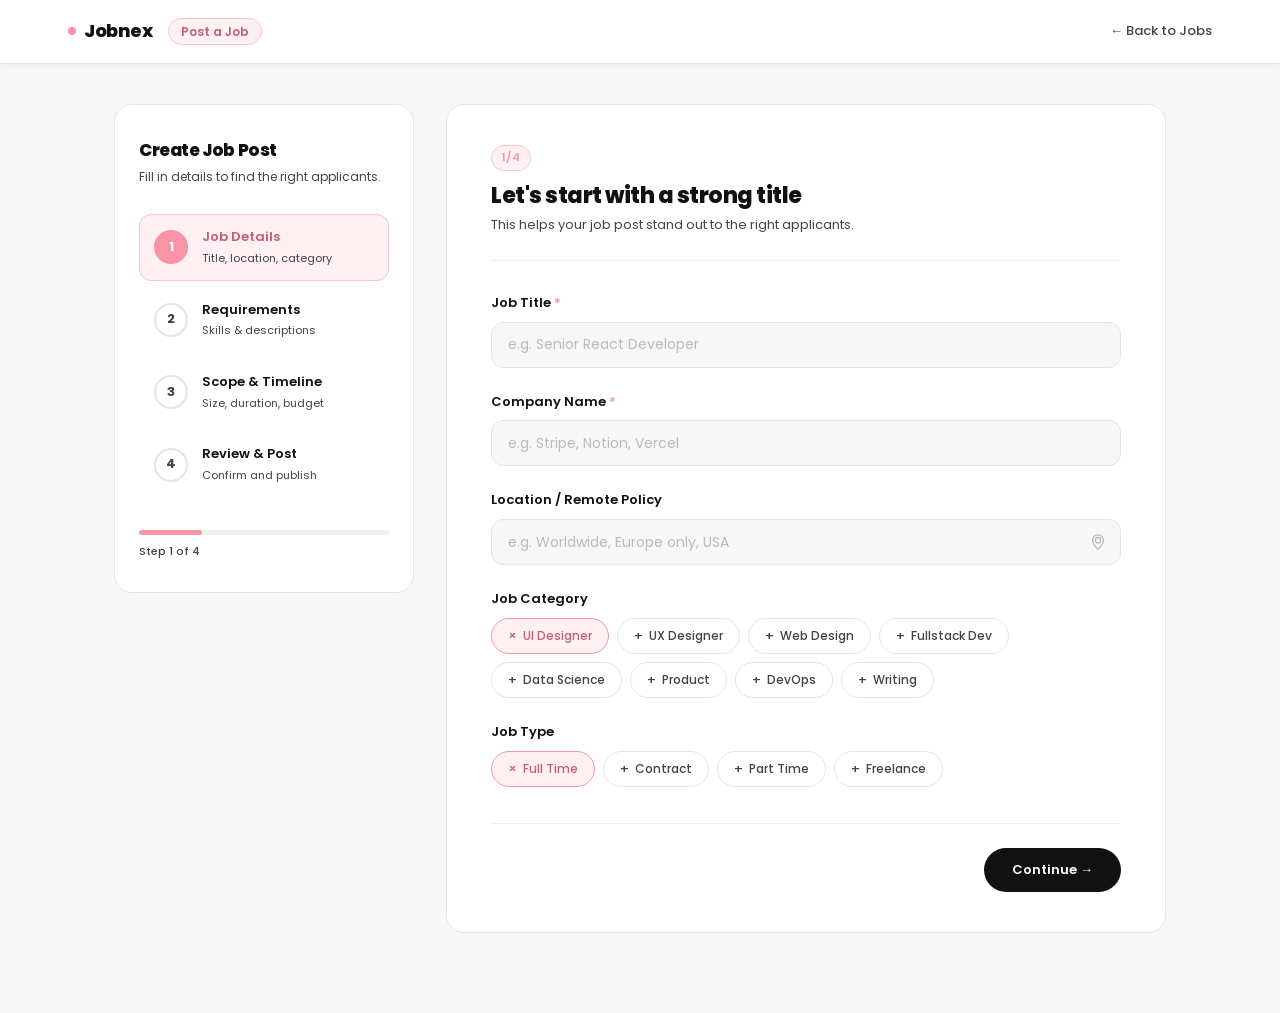
==== post-job.html @ be43a18d "Milestone 2 complete - API integration and UI" ====
<!DOCTYPE html>
<html lang="en">
<head>
  <meta charset="UTF-8"/>
  <meta name="viewport" content="width=device-width, initial-scale=1.0"/>
  <title>Post a Job — Jobnex</title>
  <link rel="stylesheet" href="css/post-job.css"/>
  <link href="https://fonts.googleapis.com/css2?family=Poppins:wght@300;400;500;600;700;800&display=swap" rel="stylesheet"/>
</head>
<body>
 
  <nav class="navbar">
    <div class="nav-inner">
      <a class="nav-logo" href="index.html">
        <span class="logo-dot"></span>
        Jobnex
      </a>
      <span class="nav-tag">Post a Job</span>
      <a href="index.html" class="nav-back">← Back to Jobs</a>
    </div>
  </nav>
 
  <div class="page-wrap">

    <aside class="sidebar">
      <h2 class="sidebar-title">Create Job Post</h2>
      <p class="sidebar-sub">Fill in details to find the right applicants.</p>
 
      <ul class="steps-list">
        <li class="step active" data-step="1">
          <div class="step-circle">1</div>
          <div class="step-info">
            <span class="step-label">Job Details</span>
            <span class="step-desc">Title, location, category</span>
          </div>
        </li>
        <li class="step" data-step="2">
          <div class="step-circle">2</div>
          <div class="step-info">
            <span class="step-label">Requirements</span>
            <span class="step-desc">Skills & descriptions</span>
          </div>
        </li>
        <li class="step" data-step="3">
          <div class="step-circle">3</div>
          <div class="step-info">
            <span class="step-label">Scope & Timeline</span>
            <span class="step-desc">Size, duration, budget</span>
          </div>
        </li>
        <li class="step" data-step="4">
          <div class="step-circle">4</div>
          <div class="step-info">
            <span class="step-label">Review & Post</span>
            <span class="step-desc">Confirm and publish</span>
          </div>
        </li>
      </ul>
 
      <div class="progress-wrap">
        <div class="progress-bar">
          <div class="progress-fill" id="progressFill"></div>
        </div>
        <span class="progress-label" id="progressLabel">Step 1 of 4</span>
      </div>
    </aside>
 
    <main class="form-area">
 
      <section class="form-step active" id="step1">
        <div class="step-header">
          <span class="step-counter">1/4</span>
          <h1 class="step-title">Let's start with a strong title</h1>
          <p class="step-hint">This helps your job post stand out to the right applicants.</p>
        </div>
 
        <div class="form-group">
          <label class="form-label">Job Title <span class="req">*</span></label>
          <input type="text" class="form-input" id="jobTitle" placeholder="e.g. Senior React Developer"/>
        </div>
 
        <div class="form-group">
          <label class="form-label">Company Name <span class="req">*</span></label>
          <input type="text" class="form-input" id="companyName" placeholder="e.g. Stripe, Notion, Vercel"/>
        </div>
 
        <div class="form-group">
          <label class="form-label">Location / Remote Policy</label>
          <div class="input-icon-wrap">
            <input type="text" class="form-input" id="jobLocation" placeholder="e.g. Worldwide, Europe only, USA"/>
            <svg class="input-icon" viewBox="0 0 20 20" fill="none">
              <circle cx="10" cy="8" r="3" stroke="currentColor" stroke-width="1.5"/>
              <path d="M10 2C6.686 2 4 4.686 4 8c0 4.5 6 10 6 10s6-5.5 6-10c0-3.314-2.686-6-6-6z" stroke="currentColor" stroke-width="1.5"/>
            </svg>
          </div>
        </div>
 
        <div class="form-group">
          <label class="form-label">Job Category</label>
          <div class="pills-wrap" id="categoryPills">
            <button class="pill active" data-val="software-dev">UI Designer</button>
            <button class="pill" data-val="design">UX Designer</button>
            <button class="pill" data-val="marketing">Web Design</button>
            <button class="pill" data-val="software-dev">Fullstack Dev</button>
            <button class="pill" data-val="data">Data Science</button>
            <button class="pill" data-val="product">Product</button>
            <button class="pill" data-val="devops">DevOps</button>
            <button class="pill" data-val="writing">Writing</button>
          </div>
        </div>
 
        <div class="form-group">
          <label class="form-label">Job Type</label>
          <div class="pills-wrap">
            <button class="pill active" data-val="full_time">Full Time</button>
            <button class="pill" data-val="contract">Contract</button>
            <button class="pill" data-val="part_time">Part Time</button>
            <button class="pill" data-val="freelance">Freelance</button>
          </div>
        </div>
 
        <div class="form-nav">
          <span></span>
          <button class="btn-next" onclick="goToStep(2)">Continue →</button>
        </div>
      </section>
 
      <section class="form-step" id="step2">
        <div class="step-header">
          <span class="step-counter">2/4</span>
          <h1 class="step-title">What are the main requirements?</h1>
          <p class="step-hint">This helps your job post stand out to the right applicants.</p>
        </div>
 
        <div class="form-group">
          <label class="form-label">Job Description <span class="req">*</span></label>
          <textarea class="form-textarea" id="jobDesc" placeholder="Describe the role, responsibilities, and what makes it exciting…" rows="5"></textarea>
        </div>
 
        <div class="form-group">
          <label class="form-label">Required Skills</label>
          <div class="tag-input-wrap">
            <input type="text" class="form-input" id="skillInput" placeholder="Type a skill and press Enter…"/>
            <div class="tag-list" id="tagList"></div>
          </div>
        </div>
 
        <div class="form-group">
          <label class="form-label">Popular Requirements</label>
          <div class="pills-wrap" id="reqPills">
            <button class="pill active" data-val="fulltime">Fulltime</button>
            <button class="pill active" data-val="product-team">Product Team</button>
            <button class="pill" data-val="agency">Agency</button>
            <button class="pill" data-val="startup">Startup</button>
            <button class="pill" data-val="remote">Remote First</button>
          </div>
        </div>
 
        <div class="form-group">
          <label class="form-label">Experience Level</label>
          <select class="form-select">
            <option value="">Select level…</option>
            <option>Entry Level (0–2 years)</option>
            <option>Mid Level (2–5 years)</option>
            <option>Senior Level (5+ years)</option>
            <option>Lead / Manager</option>
          </select>
        </div>
 
        <div class="form-nav">
          <button class="btn-back" onclick="goToStep(1)">← Back</button>
          <button class="btn-next" onclick="goToStep(3)">Continue →</button>
        </div>
      </section>
 
      <section class="form-step" id="step3">
        <div class="step-header">
          <span class="step-counter">3/4</span>
          <h1 class="step-title">Estimate the scope of your job</h1>
          <p class="step-hint">This helps us recommend the right applicants for your role.</p>
        </div>
 
        <div class="form-group">
          <label class="form-label">Project Size</label>
          <div class="radio-cards">
            <label class="radio-card">
              <input type="radio" name="size" value="small" checked/>
              <div class="radio-body">
                <span class="radio-title">Small</span>
                <span class="radio-desc">Quick tasks, under 1 month</span>
              </div>
            </label>
            <label class="radio-card">
              <input type="radio" name="size" value="medium"/>
              <div class="radio-body">
                <span class="radio-title">Medium</span>
                <span class="radio-desc">1–3 month projects</span>
              </div>
            </label>
            <label class="radio-card">
              <input type="radio" name="size" value="large"/>
              <div class="radio-body">
                <span class="radio-title">Large</span>
                <span class="radio-desc">Longer term or complex</span>
              </div>
            </label>
          </div>
        </div>
 
        <div class="form-group">
          <label class="form-label">Salary Range (per year)</label>
          <div class="range-row">
            <input type="text" class="form-input" placeholder="Min e.g. $60,000"/>
            <span class="range-sep">—</span>
            <input type="text" class="form-input" placeholder="Max e.g. $120,000"/>
          </div>
        </div>
 
        <div class="form-group">
          <label class="form-label">Application Deadline</label>
          <input type="date" class="form-input" id="deadline"/>
        </div>
 
        <div class="form-group">
          <label class="form-label">Company Website</label>
          <input type="url" class="form-input" placeholder="https://yourcompany.com"/>
        </div>
 
        <div class="form-nav">
          <button class="btn-back" onclick="goToStep(2)">← Back</button>
          <button class="btn-next" onclick="goToStep(4)">Continue →</button>
        </div>
      </section>
 
      <section class="form-step" id="step4">
        <div class="step-header">
          <span class="step-counter">4/4</span>
          <h1 class="step-title">Review & publish your job</h1>
          <p class="step-hint">Check everything looks good before going live.</p>
        </div>
 
        <div class="review-card">
          <div class="review-row">
            <span class="review-key">Job Title</span>
            <span class="review-val" id="rv-title">—</span>
          </div>
          <div class="review-row">
            <span class="review-key">Company</span>
            <span class="review-val" id="rv-company">—</span>
          </div>
          <div class="review-row">
            <span class="review-key">Location</span>
            <span class="review-val" id="rv-location">—</span>
          </div>
          <div class="review-row">
            <span class="review-key">Description</span>
            <span class="review-val" id="rv-desc">—</span>
          </div>
        </div>
 
        <div class="form-group" style="margin-top:24px">
          <label class="checkbox-wrap">
            <input type="checkbox" id="agreeTerms"/>
            <span class="checkbox-label">I agree to the <a href="#">Terms of Service</a> and confirm this job posting is legitimate.</span>
          </label>
        </div>
 
        <div class="form-nav">
          <button class="btn-back" onclick="goToStep(3)">← Back</button>
          <button class="btn-submit" id="submitBtn" onclick="submitForm()"> Publish Job</button>
        </div>
      </section>
 
      <section class="form-step" id="stepSuccess">
        <div class="success-wrap">
          <div class="success-icon">✓</div>
          <h2 class="success-title">Job Posted Successfully!</h2>
          <p class="success-msg">Your job is now live on Jobnex. Applicants can start applying right away.</p>
          <a href="index.html" class="btn-next" style="text-decoration:none; display:inline-block; margin-top:8px;">← Back to Jobnex</a>
        </div>
      </section>
 
    </main>
    </div>

  <script src="js/post-job.js"></script>
  
</body>
</html>
---- css/post-job.css ----
:root {
  --black:       #111111;
  --black-soft:  #1e1e1e;
  --black-muted: #444444;
  --white:       #ffffff;
  --off-white:   #f7f7f8;
  --light-gray:  #efefef;
  --border:      #e5e5e5;
  --pink:        #ffb6c1;
  --pink-deep:   #f993a6;
  --pink-subtle: #fff0f3;
  --pink-border: #f9c4cf;
  --radius:      12px;
  --radius-lg:   18px;
  --radius-full: 999px;
  --transition:  0.22s cubic-bezier(0.4, 0, 0.2, 1);
  --font:        'Poppins', sans-serif;
  --nav-h:       64px;
  --sidebar-w:   300px;
}

*, *::before, *::after { box-sizing: border-box; margin: 0; padding: 0; }
html { scroll-behavior: smooth; -webkit-font-smoothing: antialiased; }

body {
  font-family: var(--font);
  font-size: 14px;
  background: var(--off-white);
  color: var(--black);
  line-height: 1.6;
  min-height: 100vh;
}

a { color: var(--black); text-decoration: none; }

.navbar {
  position: sticky;
  top: 0;
  z-index: 100;
  height: var(--nav-h);
  background: var(--white);
  border-bottom: 1px solid var(--border);
  box-shadow: 0 1px 8px rgba(0,0,0,0.05);
}

.nav-inner {
  max-width: 1200px;
  margin: 0 auto;
  height: 100%;
  padding: 0 28px;
  display: flex;
  align-items: center;
  gap: 16px;
}

.nav-logo {
  display: flex;
  align-items: center;
  gap: 8px;
  font-size: 18px;
  font-weight: 800;
  letter-spacing: -0.5px;
  color: var(--black);
  flex-shrink: 0;
}

.logo-dot {
  width: 8px;
  height: 8px;
  border-radius: 50%;
  background: var(--pink-deep);
}

.nav-tag {
  font-size: 12px;
  font-weight: 600;
  background: var(--pink-subtle);
  color: #c0607a;
  border: 1px solid var(--pink-border);
  border-radius: var(--radius-full);
  padding: 3px 12px;
}

.nav-back {
  margin-left: auto;
  font-size: 13px;
  font-weight: 500;
  color: var(--black-muted);
  transition: color var(--transition);
}

.nav-back:hover { color: var(--pink-deep); }

.page-wrap {
  max-width: 1100px;
  margin: 40px auto 80px;
  padding: 0 24px;
  display: grid;
  grid-template-columns: var(--sidebar-w) 1fr;
  gap: 32px;
  align-items: start;
}

.sidebar {
  background: var(--white);
  border: 1.5px solid var(--border);
  border-radius: var(--radius-lg);
  padding: 32px 24px;
  position: sticky;
  top: calc(var(--nav-h) + 24px);
}

.sidebar-title {
  font-size: 17px;
  font-weight: 800;
  color: var(--black);
  letter-spacing: -0.4px;
  margin-bottom: 4px;
}

.sidebar-sub {
  font-size: 12px;
  color: var(--black-muted);
  margin-bottom: 28px;
  line-height: 1.5;
}

/* Steps List */
.steps-list {
  list-style: none;
  display: flex;
  flex-direction: column;
  gap: 6px;
  margin-bottom: 32px;
}

.step {
  display: flex;
  align-items: center;
  gap: 14px;
  padding: 12px 14px;
  border-radius: var(--radius);
  cursor: pointer;
  transition: background var(--transition);
  border: 1.5px solid transparent;
}

.step:hover {
  background: var(--off-white);
}

.step.active {
  background: var(--pink-subtle);
  border-color: var(--pink-border);
}

.step.done .step-circle {
  background: var(--black);
  color: var(--white);
  border-color: var(--black);
}

.step.done .step-circle::after {
  content: "✓";
}

.step-circle {
  width: 34px;
  height: 34px;
  border-radius: 50%;
  border: 2px solid var(--border);
  background: var(--white);
  display: flex;
  align-items: center;
  justify-content: center;
  font-size: 13px;
  font-weight: 700;
  color: var(--black-muted);
  flex-shrink: 0;
  transition: all var(--transition);
}

.step.active .step-circle {
  background: var(--pink-deep);
  border-color: var(--pink-deep);
  color: var(--white);
}

.step-info {
  display: flex;
  flex-direction: column;
  gap: 2px;
}

.step-label {
  font-size: 13px;
  font-weight: 600;
  color: var(--black);
}

.step.active .step-label { color: #c0607a; }

.step-desc {
  font-size: 11px;
  color: var(--black-muted);
}

.progress-wrap {
  display: flex;
  flex-direction: column;
  gap: 8px;
}

.progress-bar {
  width: 100%;
  height: 5px;
  background: var(--light-gray);
  border-radius: var(--radius-full);
  overflow: hidden;
}

.progress-fill {
  height: 100%;
  background: var(--pink-deep);
  border-radius: var(--radius-full);
  transition: width 0.4s ease;
  width: 25%;
}

.progress-label {
  font-size: 11px;
  color: var(--black-muted);
  font-weight: 500;
}

.form-area {
  background: var(--white);
  border: 1.5px solid var(--border);
  border-radius: var(--radius-lg);
  padding: 40px 44px;
  min-height: 500px;
}

.form-step {
  display: none;
  animation: fadeIn 0.3s ease both;
}

.form-step.active {
  display: block;
}

@keyframes fadeIn {
  from { opacity: 0; transform: translateY(10px); }
  to   { opacity: 1; transform: translateY(0); }
}

.step-header {
  margin-bottom: 32px;
  padding-bottom: 24px;
  border-bottom: 1px solid var(--light-gray);
}

.step-counter {
  font-size: 11px;
  font-weight: 600;
  color: var(--pink-deep);
  background: var(--pink-subtle);
  border: 1px solid var(--pink-border);
  border-radius: var(--radius-full);
  padding: 3px 10px;
  display: inline-block;
  margin-bottom: 12px;
  letter-spacing: 0.3px;
}

.step-title {
  font-size: 22px;
  font-weight: 800;
  color: var(--black);
  letter-spacing: -0.5px;
  margin-bottom: 6px;
  line-height: 1.2;
}

.step-hint {
  font-size: 13px;
  color: var(--black-muted);
}

.form-group {
  margin-bottom: 24px;
}

.form-label {
  display: block;
  font-size: 13px;
  font-weight: 600;
  color: var(--black);
  margin-bottom: 8px;
}

.req { color: var(--pink-deep); }

.form-input {
  width: 100%;
  height: 46px;
  padding: 0 16px;
  background: var(--off-white);
  border: 1.5px solid var(--border);
  border-radius: var(--radius);
  font-family: var(--font);
  font-size: 14px;
  color: var(--black);
  outline: none;
  transition: border-color var(--transition), box-shadow var(--transition), background var(--transition);
}

.form-input::placeholder { color: #bbb; }

.form-input:focus {
  border-color: var(--pink-deep);
  box-shadow: 0 0 0 3px rgba(249, 147, 166, 0.15);
  background: var(--white);
}

.form-textarea {
  width: 100%;
  padding: 14px 16px;
  background: var(--off-white);
  border: 1.5px solid var(--border);
  border-radius: var(--radius);
  font-family: var(--font);
  font-size: 14px;
  color: var(--black);
  outline: none;
  resize: vertical;
  line-height: 1.6;
  transition: border-color var(--transition), box-shadow var(--transition);
}

.form-textarea::placeholder { color: #bbb; }

.form-textarea:focus {
  border-color: var(--pink-deep);
  box-shadow: 0 0 0 3px rgba(249, 147, 166, 0.15);
  background: var(--white);
}

.form-select {
  width: 100%;
  height: 46px;
  padding: 0 16px;
  background: var(--off-white);
  border: 1.5px solid var(--border);
  border-radius: var(--radius);
  font-family: var(--font);
  font-size: 14px;
  color: var(--black);
  outline: none;
  cursor: pointer;
  appearance: none;
  background-image: url("data:image/svg+xml,%3Csvg xmlns='http://www.w3.org/2000/svg' width='12' height='8' viewBox='0 0 12 8'%3E%3Cpath d='M1 1l5 5 5-5' stroke='%23aaa' stroke-width='1.5' fill='none' stroke-linecap='round'/%3E%3C/svg%3E");
  background-repeat: no-repeat;
  background-position: right 16px center;
  transition: border-color var(--transition);
}

.form-select:focus { border-color: var(--pink-deep); }

.input-icon-wrap {
  position: relative;
}

.input-icon-wrap .form-input {
  padding-right: 42px;
}

.input-icon {
  position: absolute;
  right: 14px;
  top: 50%;
  transform: translateY(-50%);
  width: 18px;
  height: 18px;
  color: #bbb;
  pointer-events: none;
}

.pills-wrap {
  display: flex;
  flex-wrap: wrap;
  gap: 8px;
}

.pill {
  padding: 7px 16px;
  border-radius: var(--radius-full);
  border: 1.5px solid var(--border);
  background: var(--white);
  font-family: var(--font);
  font-size: 12px;
  font-weight: 500;
  color: var(--black-muted);
  cursor: pointer;
  transition: all var(--transition);
  display: flex;
  align-items: center;
  gap: 6px;
}

.pill::before { content: "+"; font-size: 13px; }

.pill:hover {
  border-color: var(--pink-deep);
  color: #c0607a;
  background: var(--pink-subtle);
}

.pill.active {
  background: var(--pink-subtle);
  border-color: var(--pink-deep);
  color: #c0607a;
}

.pill.active::before { content: "×"; }

.tag-input-wrap {
  display: flex;
  flex-direction: column;
  gap: 10px;
}

.tag-list {
  display: flex;
  flex-wrap: wrap;
  gap: 8px;
  min-height: 10px;
}

.skill-tag {
  display: inline-flex;
  align-items: center;
  gap: 6px;
  padding: 5px 12px;
  background: var(--black);
  color: var(--white);
  border-radius: var(--radius-full);
  font-size: 12px;
  font-weight: 500;
}

.skill-tag button {
  background: none;
  border: none;
  color: rgba(255,255,255,0.7);
  cursor: pointer;
  font-size: 14px;
  line-height: 1;
  padding: 0;
  transition: color var(--transition);
}

.skill-tag button:hover { color: var(--pink); }

.radio-cards {
  display: grid;
  grid-template-columns: repeat(3, 1fr);
  gap: 12px;
}

.radio-card {
  display: flex;
  align-items: flex-start;
  gap: 12px;
  padding: 16px;
  border: 1.5px solid var(--border);
  border-radius: var(--radius);
  cursor: pointer;
  transition: all var(--transition);
  background: var(--off-white);
}

.radio-card:hover {
  border-color: var(--pink-deep);
  background: var(--pink-subtle);
}

.radio-card input[type="radio"] {
  width: 16px;
  height: 16px;
  accent-color: var(--pink-deep);
  margin-top: 2px;
  flex-shrink: 0;
  cursor: pointer;
}

.radio-card:has(input:checked) {
  border-color: var(--pink-deep);
  background: var(--pink-subtle);
}

.radio-body {
  display: flex;
  flex-direction: column;
  gap: 3px;
}

.radio-title {
  font-size: 13px;
  font-weight: 700;
  color: var(--black);
}

.radio-desc {
  font-size: 11px;
  color: var(--black-muted);
  line-height: 1.4;
}

.range-row {
  display: flex;
  align-items: center;
  gap: 12px;
}

.range-sep {
  font-size: 18px;
  color: var(--black-muted);
  flex-shrink: 0;
}

.checkbox-wrap {
  display: flex;
  align-items: flex-start;
  gap: 10px;
  cursor: pointer;
}

.checkbox-wrap input[type="checkbox"] {
  width: 18px;
  height: 18px;
  accent-color: var(--pink-deep);
  margin-top: 1px;
  flex-shrink: 0;
  cursor: pointer;
}

.checkbox-label {
  font-size: 13px;
  color: var(--black-muted);
  line-height: 1.5;
}

.checkbox-label a {
  color: var(--pink-deep);
  text-decoration: underline;
}

.review-card {
  border: 1.5px solid var(--border);
  border-radius: var(--radius);
  overflow: hidden;
}

.review-row {
  display: flex;
  gap: 16px;
  padding: 14px 18px;
  border-bottom: 1px solid var(--light-gray);
}

.review-row:last-child { border-bottom: none; }

.review-key {
  font-size: 12px;
  font-weight: 600;
  color: var(--black-muted);
  min-width: 100px;
  flex-shrink: 0;
}

.review-val {
  font-size: 13px;
  color: var(--black);
  line-height: 1.5;
}

.form-nav {
  display: flex;
  align-items: center;
  justify-content: space-between;
  margin-top: 36px;
  padding-top: 24px;
  border-top: 1px solid var(--light-gray);
}

.btn-next {
  padding: 12px 28px;
  background: var(--black);
  color: var(--white);
  border: none;
  border-radius: var(--radius-full);
  font-family: var(--font);
  font-size: 13px;
  font-weight: 600;
  cursor: pointer;
  transition: background var(--transition), color var(--transition), transform var(--transition);
}

.btn-next:hover {
  background: var(--pink);
  color: var(--black);
  transform: translateY(-1px);
}

.btn-back {
  padding: 12px 22px;
  background: transparent;
  color: var(--black-muted);
  border: 1.5px solid var(--border);
  border-radius: var(--radius-full);
  font-family: var(--font);
  font-size: 13px;
  font-weight: 500;
  cursor: pointer;
  transition: all var(--transition);
}

.btn-back:hover {
  border-color: var(--black);
  color: var(--black);
}

.btn-submit {
  padding: 12px 32px;
  background: var(--black);
  color: var(--white);
  border: none;
  border-radius: var(--radius-full);
  font-family: var(--font);
  font-size: 14px;
  font-weight: 700;
  cursor: pointer;
  transition: background var(--transition), color var(--transition), transform var(--transition);
  letter-spacing: 0.2px;
}

.btn-submit:hover {
  background: var(--pink);
  color: var(--black);
  transform: translateY(-2px);
}

.success-wrap {
  text-align: center;
  padding: 60px 20px;
  display: flex;
  flex-direction: column;
  align-items: center;
  gap: 16px;
}

.success-icon {
  width: 72px;
  height: 72px;
  border-radius: 50%;
  background: var(--pink-subtle);
  border: 2px solid var(--pink-border);
  display: flex;
  align-items: center;
  justify-content: center;
  font-size: 28px;
  color: var(--pink-deep);
  animation: popIn 0.4s cubic-bezier(0.34, 1.56, 0.64, 1);
}

@keyframes popIn {
  from { transform: scale(0); opacity: 0; }
  to   { transform: scale(1); opacity: 1; }
}

.success-title {
  font-size: 24px;
  font-weight: 800;
  color: var(--black);
  letter-spacing: -0.5px;
}

.success-msg {
  font-size: 14px;
  color: var(--black-muted);
  max-width: 380px;
  line-height: 1.6;
}

@media (max-width: 860px) {
  .page-wrap {
    grid-template-columns: 1fr;
  }

  .sidebar {
    position: static;
    padding: 24px;
  }

  .steps-list {
    flex-direction: row;
    flex-wrap: wrap;
    gap: 8px;
  }

  .step {
    flex: 1 1 140px;
    padding: 10px 12px;
  }

  .step-desc { display: none; }

  .form-area {
    padding: 28px 22px;
  }

  .radio-cards {
    grid-template-columns: 1fr;
  }
}

@media (max-width: 480px) {
  .page-wrap { padding: 0 16px; margin-top: 24px; }
  .step-title { font-size: 18px; }
  .range-row { flex-direction: column; }
  .range-sep { display: none; }
}
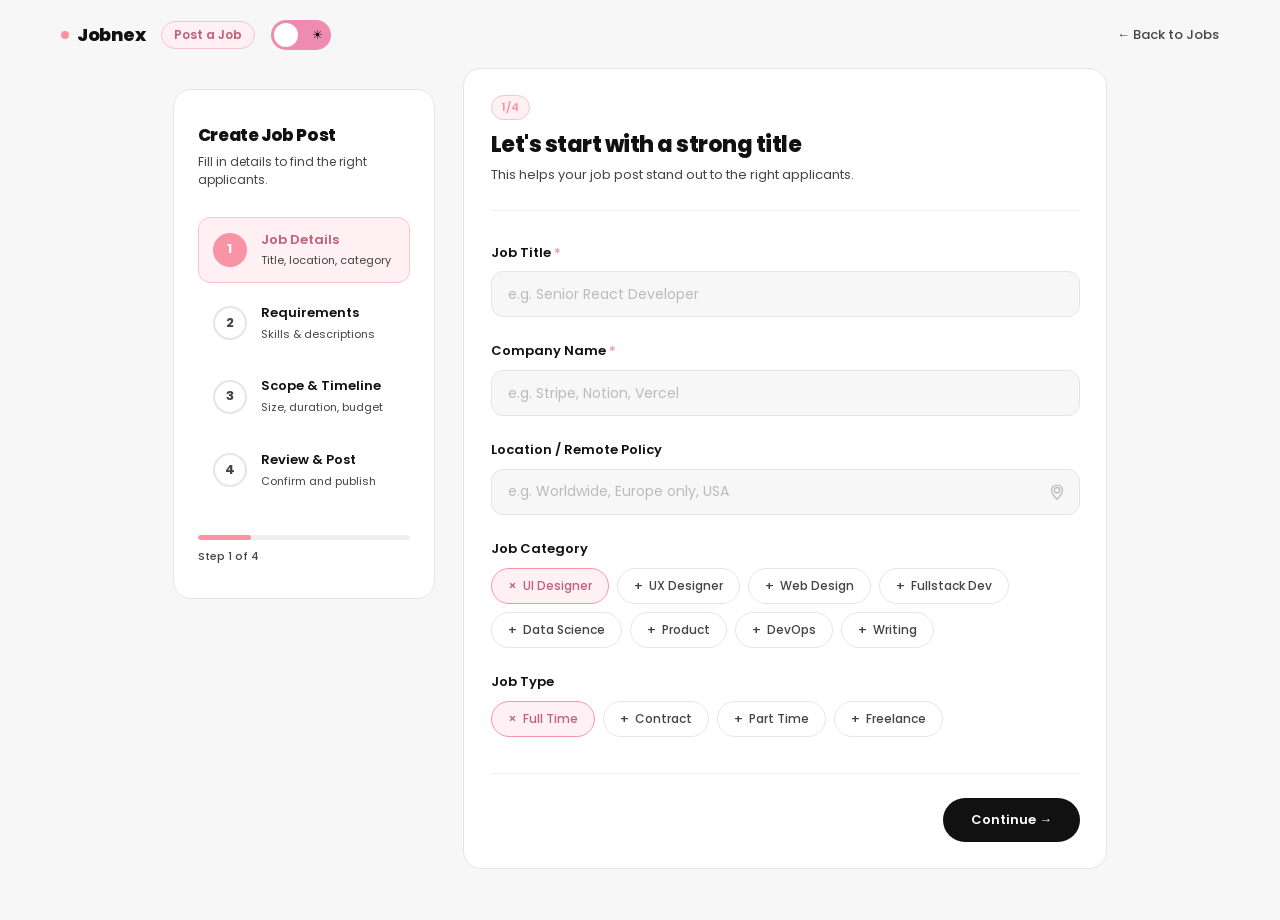
==== commit c43cac54: "Updated responsive design and UI improvements" ====
--- a/post-job.html
+++ b/post-job.html
@@ -8,17 +8,24 @@
   <link href="https://fonts.googleapis.com/css2?family=Poppins:wght@300;400;500;600;700;800&display=swap" rel="stylesheet"/>
 </head>
 <body>
- 
-  <nav class="navbar">
-    <div class="nav-inner">
-      <a class="nav-logo" href="index.html">
-        <span class="logo-dot"></span>
-        Jobnex
-      </a>
-      <span class="nav-tag">Post a Job</span>
-      <a href="index.html" class="nav-back">← Back to Jobs</a>
-    </div>
-  </nav>
+
+  <div class="nav-inner">
+    <a class="nav-logo" href="index.html">
+      <span class="logo-dot"></span>
+      Jobnex
+    </a>
+
+    <span class="nav-tag">Post a Job</span>
+
+    <label class="theme-toggle">
+      <input type="checkbox" id="themeSwitch">
+      <span class="slider">
+        <span class="icon sun">⏾</span>
+        <span class="icon moon">☀︎</span>
+      </span>
+    </label>
+    <a href="index.html" class="nav-back">← Back to Jobs</a>
+  </div>
  
   <div class="page-wrap">
 
--- a/css/post-job.css
+++ b/css/post-job.css
@@ -125,7 +125,9 @@
   line-height: 1.5;
 }
 
-/* Steps List */
+
+
+/* STEPS LIST --------------------------------------*/
 .steps-list {
   list-style: none;
   display: flex;
@@ -133,7 +135,6 @@
   gap: 6px;
   margin-bottom: 32px;
 }
-
 .step {
   display: flex;
   align-items: center;
@@ -144,26 +145,21 @@
   transition: background var(--transition);
   border: 1.5px solid transparent;
 }
-
 .step:hover {
   background: var(--off-white);
 }
-
 .step.active {
   background: var(--pink-subtle);
   border-color: var(--pink-border);
 }
-
 .step.done .step-circle {
   background: var(--black);
   color: var(--white);
   border-color: var(--black);
 }
-
 .step.done .step-circle::after {
   content: "✓";
 }
-
 .step-circle {
   width: 34px;
   height: 34px;
@@ -179,38 +175,31 @@
   flex-shrink: 0;
   transition: all var(--transition);
 }
-
 .step.active .step-circle {
   background: var(--pink-deep);
   border-color: var(--pink-deep);
   color: var(--white);
 }
-
 .step-info {
   display: flex;
   flex-direction: column;
   gap: 2px;
 }
-
 .step-label {
   font-size: 13px;
   font-weight: 600;
   color: var(--black);
 }
-
 .step.active .step-label { color: #c0607a; }
-
 .step-desc {
   font-size: 11px;
   color: var(--black-muted);
 }
-
 .progress-wrap {
   display: flex;
   flex-direction: column;
   gap: 8px;
 }
-
 .progress-bar {
   width: 100%;
   height: 5px;
@@ -218,7 +207,6 @@
   border-radius: var(--radius-full);
   overflow: hidden;
 }
-
 .progress-fill {
   height: 100%;
   background: var(--pink-deep);
@@ -226,13 +214,11 @@
   transition: width 0.4s ease;
   width: 25%;
 }
-
 .progress-label {
   font-size: 11px;
   color: var(--black-muted);
   font-weight: 500;
 }
-
 .form-area {
   background: var(--white);
   border: 1.5px solid var(--border);
@@ -240,27 +226,22 @@
   padding: 40px 44px;
   min-height: 500px;
 }
-
 .form-step {
   display: none;
   animation: fadeIn 0.3s ease both;
 }
-
 .form-step.active {
   display: block;
 }
-
 @keyframes fadeIn {
   from { opacity: 0; transform: translateY(10px); }
   to   { opacity: 1; transform: translateY(0); }
 }
-
 .step-header {
   margin-bottom: 32px;
   padding-bottom: 24px;
   border-bottom: 1px solid var(--light-gray);
 }
-
 .step-counter {
   font-size: 11px;
   font-weight: 600;
@@ -273,7 +254,6 @@
   margin-bottom: 12px;
   letter-spacing: 0.3px;
 }
-
 .step-title {
   font-size: 22px;
   font-weight: 800;
@@ -282,16 +262,13 @@
   margin-bottom: 6px;
   line-height: 1.2;
 }
-
 .step-hint {
   font-size: 13px;
   color: var(--black-muted);
 }
-
 .form-group {
   margin-bottom: 24px;
 }
-
 .form-label {
   display: block;
   font-size: 13px;
@@ -299,9 +276,7 @@
   color: var(--black);
   margin-bottom: 8px;
 }
-
 .req { color: var(--pink-deep); }
-
 .form-input {
   width: 100%;
   height: 46px;
@@ -315,15 +290,12 @@
   outline: none;
   transition: border-color var(--transition), box-shadow var(--transition), background var(--transition);
 }
-
 .form-input::placeholder { color: #bbb; }
-
 .form-input:focus {
   border-color: var(--pink-deep);
   box-shadow: 0 0 0 3px rgba(249, 147, 166, 0.15);
   background: var(--white);
 }
-
 .form-textarea {
   width: 100%;
   padding: 14px 16px;
@@ -338,15 +310,12 @@
   line-height: 1.6;
   transition: border-color var(--transition), box-shadow var(--transition);
 }
-
 .form-textarea::placeholder { color: #bbb; }
-
 .form-textarea:focus {
   border-color: var(--pink-deep);
   box-shadow: 0 0 0 3px rgba(249, 147, 166, 0.15);
   background: var(--white);
 }
-
 .form-select {
   width: 100%;
   height: 46px;
@@ -367,15 +336,12 @@
 }
 
 .form-select:focus { border-color: var(--pink-deep); }
-
 .input-icon-wrap {
   position: relative;
 }
-
 .input-icon-wrap .form-input {
   padding-right: 42px;
 }
-
 .input-icon {
   position: absolute;
   right: 14px;
@@ -386,13 +352,11 @@
   color: #bbb;
   pointer-events: none;
 }
-
 .pills-wrap {
   display: flex;
   flex-wrap: wrap;
   gap: 8px;
 }
-
 .pill {
   padding: 7px 16px;
   border-radius: var(--radius-full);
@@ -408,21 +372,17 @@
   align-items: center;
   gap: 6px;
 }
-
 .pill::before { content: "+"; font-size: 13px; }
-
 .pill:hover {
   border-color: var(--pink-deep);
   color: #c0607a;
   background: var(--pink-subtle);
 }
-
 .pill.active {
   background: var(--pink-subtle);
   border-color: var(--pink-deep);
   color: #c0607a;
 }
-
 .pill.active::before { content: "×"; }
 
 .tag-input-wrap {
@@ -430,14 +390,12 @@
   flex-direction: column;
   gap: 10px;
 }
-
 .tag-list {
   display: flex;
   flex-wrap: wrap;
   gap: 8px;
   min-height: 10px;
 }
-
 .skill-tag {
   display: inline-flex;
   align-items: center;
@@ -449,7 +407,6 @@
   font-size: 12px;
   font-weight: 500;
 }
-
 .skill-tag button {
   background: none;
   border: none;
@@ -460,15 +417,12 @@
   padding: 0;
   transition: color var(--transition);
 }
-
 .skill-tag button:hover { color: var(--pink); }
-
 .radio-cards {
   display: grid;
   grid-template-columns: repeat(3, 1fr);
   gap: 12px;
 }
-
 .radio-card {
   display: flex;
   align-items: flex-start;
@@ -480,12 +434,10 @@
   transition: all var(--transition);
   background: var(--off-white);
 }
-
 .radio-card:hover {
   border-color: var(--pink-deep);
   background: var(--pink-subtle);
 }
-
 .radio-card input[type="radio"] {
   width: 16px;
   height: 16px;
@@ -494,49 +446,41 @@
   flex-shrink: 0;
   cursor: pointer;
 }
-
 .radio-card:has(input:checked) {
   border-color: var(--pink-deep);
   background: var(--pink-subtle);
 }
-
 .radio-body {
   display: flex;
   flex-direction: column;
   gap: 3px;
 }
-
 .radio-title {
   font-size: 13px;
   font-weight: 700;
   color: var(--black);
 }
-
 .radio-desc {
   font-size: 11px;
   color: var(--black-muted);
   line-height: 1.4;
 }
-
 .range-row {
   display: flex;
   align-items: center;
   gap: 12px;
 }
-
 .range-sep {
   font-size: 18px;
   color: var(--black-muted);
   flex-shrink: 0;
 }
-
 .checkbox-wrap {
   display: flex;
   align-items: flex-start;
   gap: 10px;
   cursor: pointer;
 }
-
 .checkbox-wrap input[type="checkbox"] {
   width: 18px;
   height: 18px;
@@ -545,24 +489,20 @@
   flex-shrink: 0;
   cursor: pointer;
 }
-
 .checkbox-label {
   font-size: 13px;
   color: var(--black-muted);
   line-height: 1.5;
 }
-
 .checkbox-label a {
   color: var(--pink-deep);
   text-decoration: underline;
 }
-
 .review-card {
   border: 1.5px solid var(--border);
   border-radius: var(--radius);
   overflow: hidden;
 }
-
 .review-row {
   display: flex;
   gap: 16px;
@@ -674,12 +614,10 @@
   color: var(--pink-deep);
   animation: popIn 0.4s cubic-bezier(0.34, 1.56, 0.64, 1);
 }
-
 @keyframes popIn {
   from { transform: scale(0); opacity: 0; }
   to   { transform: scale(1); opacity: 1; }
 }
-
 .success-title {
   font-size: 24px;
   font-weight: 800;
@@ -725,10 +663,251 @@
     grid-template-columns: 1fr;
   }
 }
-
 @media (max-width: 480px) {
   .page-wrap { padding: 0 16px; margin-top: 24px; }
   .step-title { font-size: 18px; }
   .range-row { flex-direction: column; }
   .range-sep { display: none; }
+}
+
+/* THEME TOGGLE -------------------------------------------*/
+.nav-inner{
+  margin-top:20px;
+}
+.theme-toggle {
+position: relative;
+width: 60px;
+height: 30px;
+}
+.theme-toggle input {
+opacity: 0;
+width: 0;
+height: 0;
+}
+.slider {
+position: absolute;
+cursor: pointer;
+background-color: #f08bb0;
+border-radius: 50px;
+top: 0;
+left: 0;
+right: 0;
+bottom: 0;
+transition: 0.3s;
+}
+.slider::before {
+content: "";
+position: absolute;
+height: 24px;
+width: 24px;
+left: 3px;
+top: 3px;
+background-color: white;
+border-radius: 50%;
+transition: 0.3s;
+z-index: 2;
+}
+.icon {
+position: absolute;
+top: 50%;
+transform: translateY(-50%);
+font-size: 12px;
+pointer-events: none;
+}
+.sun {
+left: 8px;
+color: white;
+}
+.moon {
+right: 8px;
+color: black;
+}
+input:checked + .slider {
+background-color: #000;
+box-shadow: 0 0 10px rgba(127, 118, 118, 0.5);
+}
+input:checked + .slider::before {
+transform: translateX(30px);
+}
+
+/* DARK MODE ------------------------------------------------*/
+body.dark {
+background: #0f0f0f;
+color: #ffffff;
+}
+body.dark .navbar {
+background: #1a1a1a;
+border-bottom: 1px solid #2a2a2a;
+}
+body.dark .nav-logo {
+color: #ffffff;
+}
+body.dark .nav-back {
+color: #cccccc;
+}
+body.dark .sidebar {
+background: #1e1e1e;
+border: 1px solid #2a2a2a;
+}
+body.dark .sidebar-title {
+color: #ffffff;
+}
+body.dark .sidebar-sub {
+color: #bbbbbb;
+}
+body.dark .step-label {
+color: #ffffff;
+}
+body.dark .step-desc {
+color: #aaaaaa;
+}
+body.dark .form-area {
+background: #1e1e1e;
+border: 1px solid #2a2a2a;
+}
+body.dark .step-title {
+color: #ffffff;
+}
+body.dark .step-hint {
+color: #aaaaaa;
+}
+body.dark .form-label {
+color: #ffffff;
+}
+body.dark .form-input,
+body.dark .form-textarea,
+body.dark .form-select {
+background: #2a2a2a;
+color: #ffffff;
+border: 1px solid #444;
+}
+body.dark .form-input::placeholder,
+body.dark .form-textarea::placeholder {
+color: #bbbbbb;
+}
+body.dark .pill {
+background: #2a2a2a;
+color: #cccccc;
+border: 1px solid #444;
+}
+body.dark .radio-card {
+background: #2a2a2a;
+border: 1px solid #444;
+}
+body.dark .radio-title {
+color: #ffffff;
+}
+body.dark .radio-desc {
+color: #bbbbbb;
+}
+body.dark .review-card {
+border: 1px solid #444;
+}
+body.dark .review-val {
+color: #ffffff;
+}
+body.dark .btn-next,
+body.dark .btn-submit {
+background: #ff4d8d;
+color: #ffffff;
+}
+body.dark .btn-back {
+border: 1px solid #444;
+color: #cccccc;
+}
+
+
+
+/* RESPONSIVE DESIGN -------------------------------------- */
+.page-wrap {
+  display: grid;
+  grid-template-columns: 1fr;
+  gap: 1.25em;       
+  max-width: 68.75em;  
+  margin: 1.25em auto;
+  padding: 0 1em;
+}
+.sidebar,
+.form-area {
+  width: 100%;
+}
+.nav-inner {
+  padding: 0 1em;
+}
+.btn-next,
+.btn-submit,
+.btn-back {
+  width: 100%;
+}
+.steps-list {
+  display: flex;
+  flex-wrap: wrap;
+  gap: 0.5em;
+}
+.step {
+  flex: 1 1 7.5em;
+}
+
+
+
+/* TABLET ------------------------------------------------*/
+@media (min-width: 48em) {
+  .page-wrap {
+    grid-template-columns: 15.625em 1fr;  
+    gap: 1.5em;                   
+  }
+
+  .nav-inner {
+    padding: 0 1.5em;  
+  }
+
+  .form-area {
+    padding: 1.875em;                
+  }
+  .steps-list {
+    flex-direction: column;
+  }
+
+  .step {
+    flex: unset;
+  }
+  .form-nav {
+    display: flex;
+    justify-content: space-between;
+  }
+
+  .btn-next,
+  .btn-submit,
+  .btn-back {
+    width: auto;
+  }
+}
+
+
+
+/* DESKTOP */
+@media (min-width: 64em) {  
+
+  .page-wrap {
+    grid-template-columns: 18.75em 1fr;
+    gap: 2em;                      
+  }
+}
+
+
+
+/* SMALL TABELT-------------------------------------- */
+@media (max-width: 30em) { 
+
+  .page-wrap {
+    padding: 0 0.75em; 
+  }
+
+  .form-area {
+    padding: 1.25em;  
+  }
+
+  .step-title {
+    font-size: 1em;   
+  }
 }
